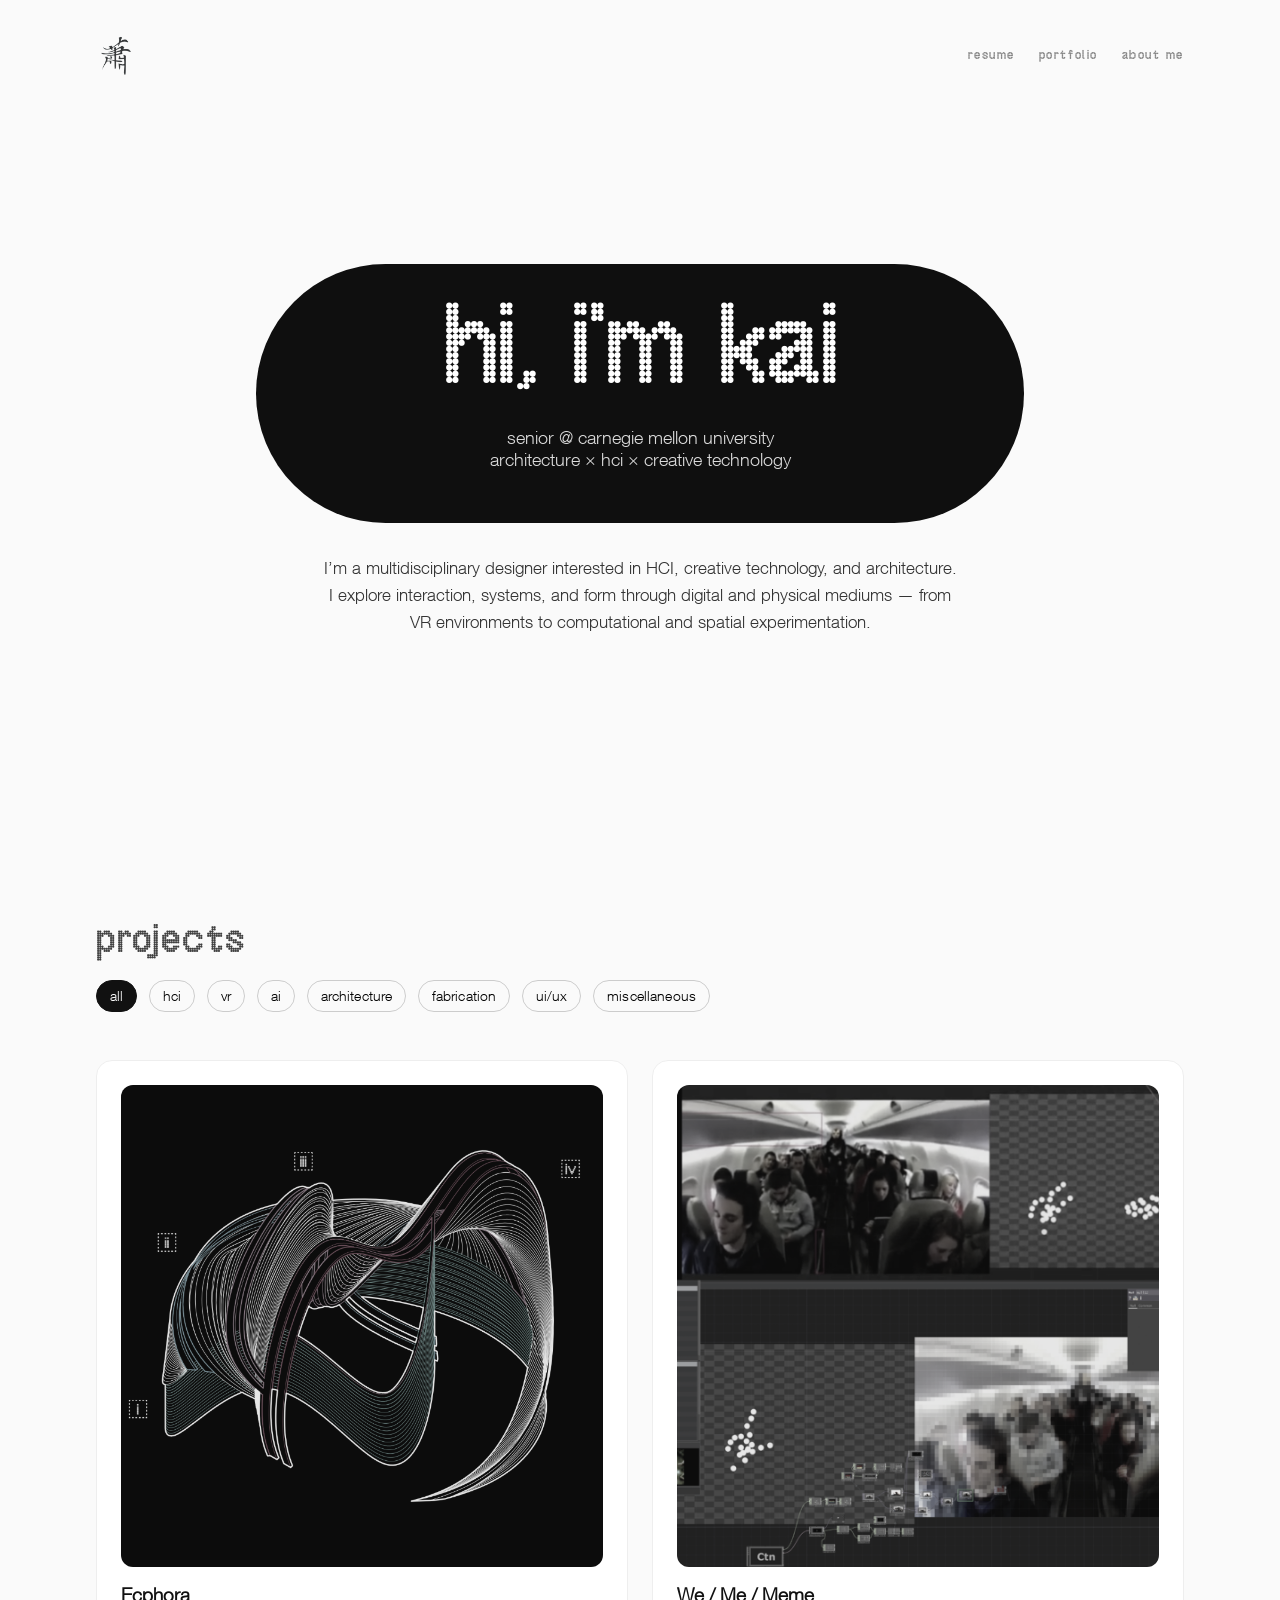
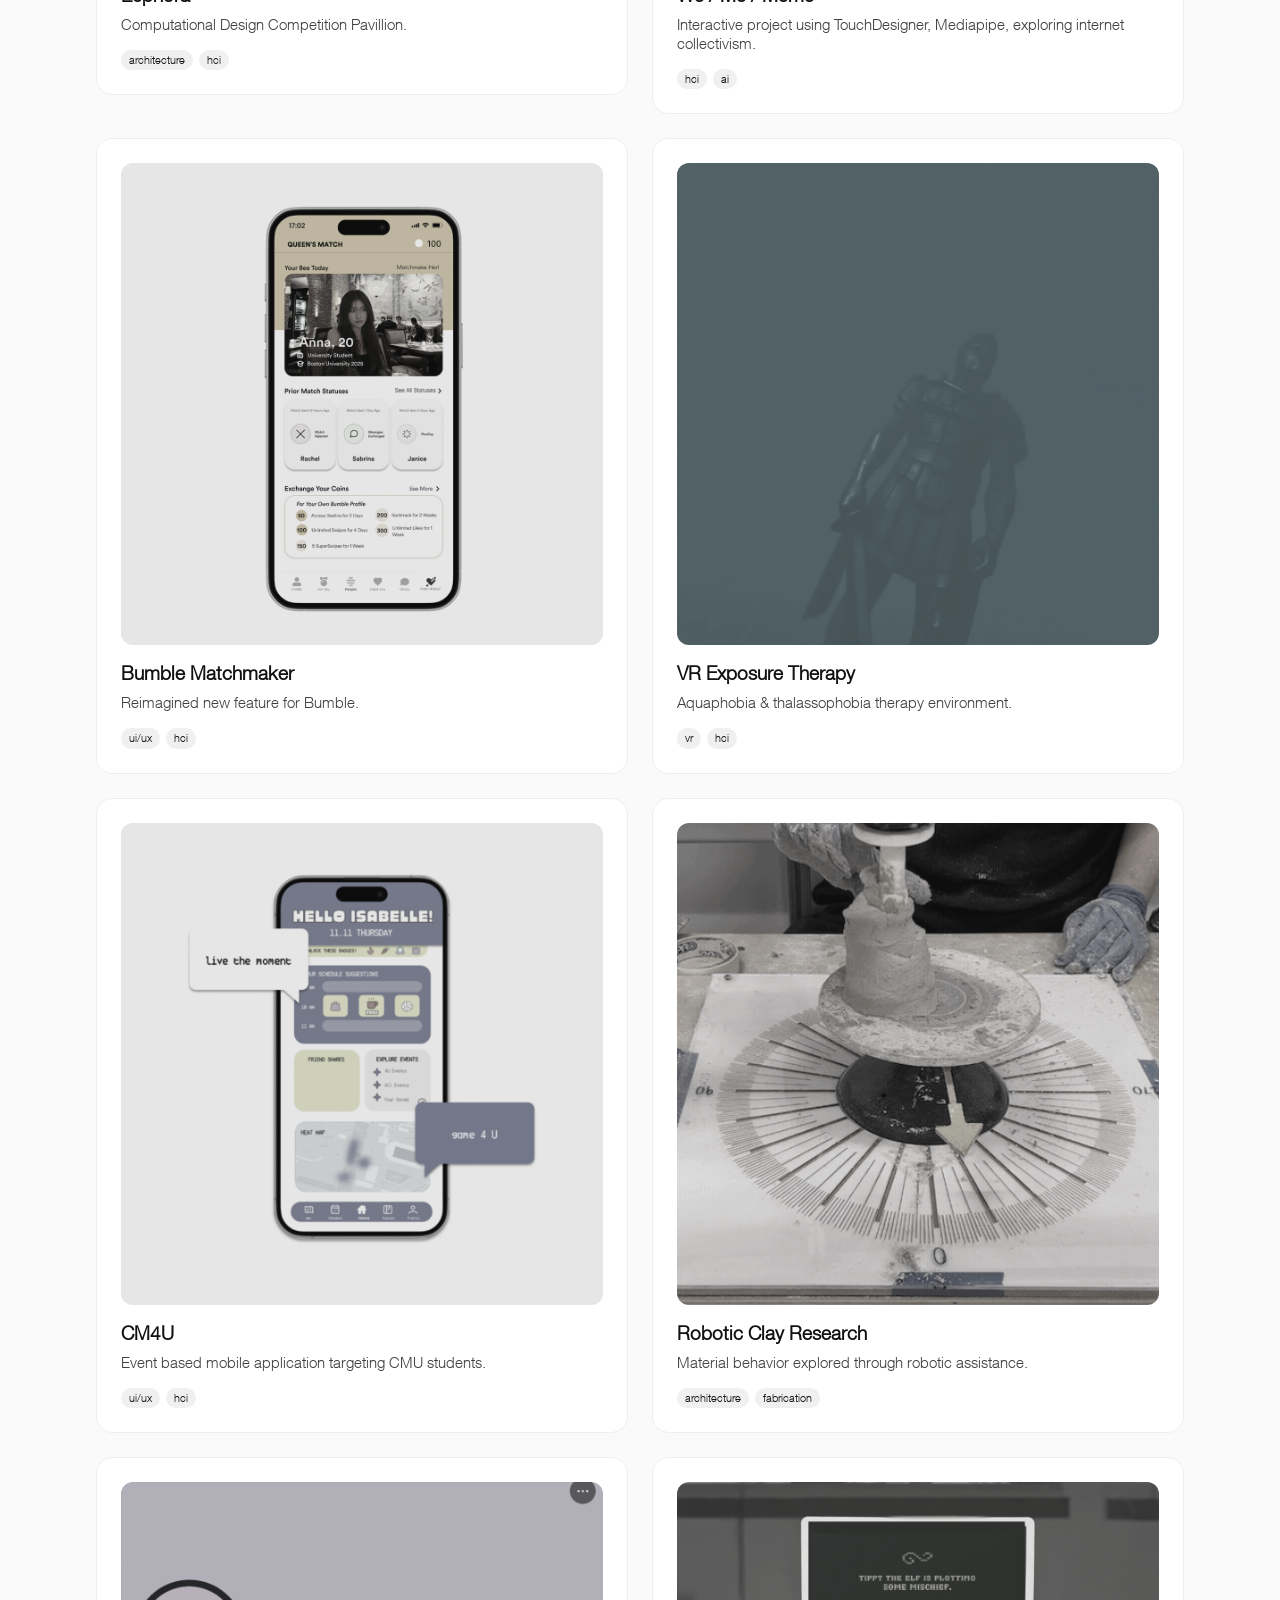
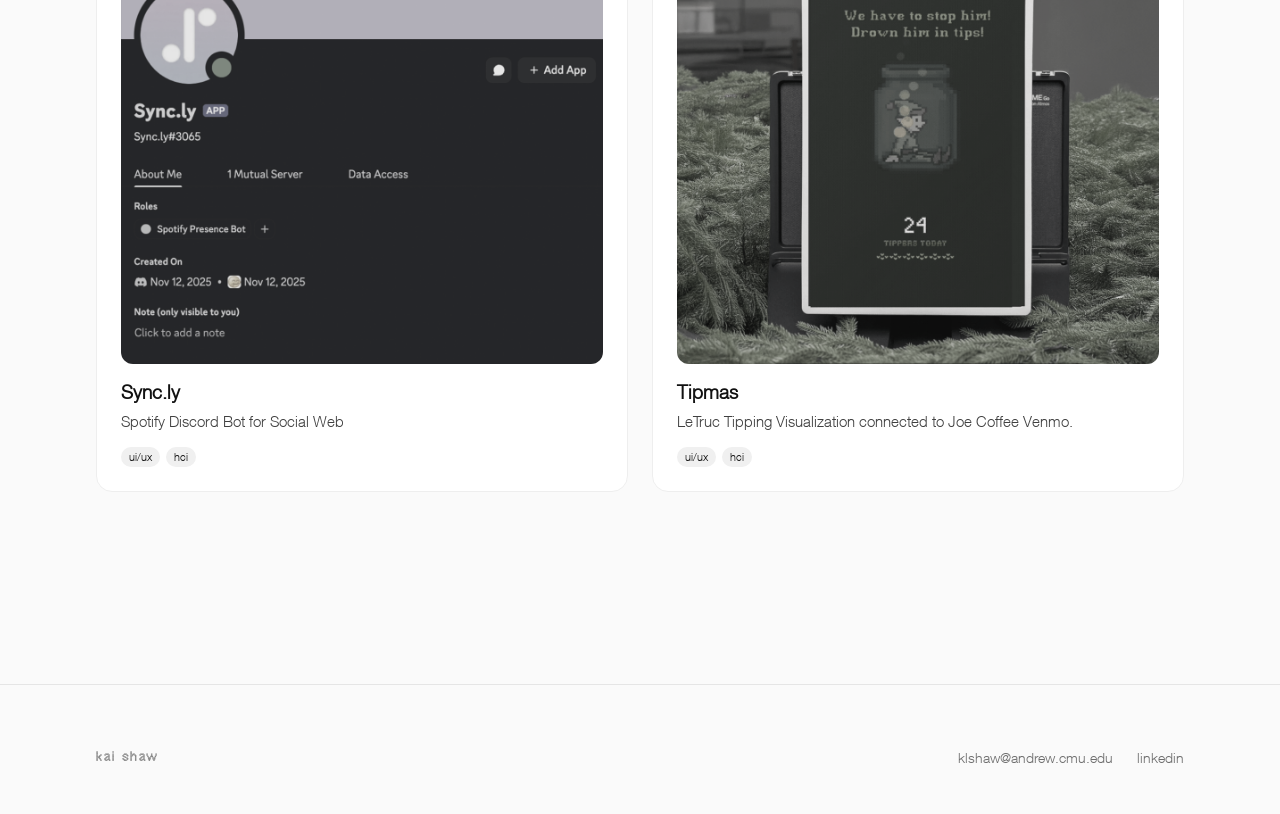
==== index.html @ cb6c0bcf "changed spacing and animations" ====
<!-- used chatgpt to generate format and card sorting functionalities in script, along with css, edited to format with images and different fonts as well as content! -->
<!DOCTYPE html>
<html lang="en">
<head>
  <meta charset="UTF-8" />
  <meta name="viewport" content="width=device-width, initial-scale=1.0" />
  <title>Kai Shaw — Portfolio</title>
  <link rel="stylesheet" href="styles.css" />
 <link rel="icon" type="image/png" href="images/favicon.png">

</head>
<body>

  <nav class="top-nav">
    <div class="nav-left">
      <a href="index.html">
      <img src="images/logo.png" alt="Kai Shaw logo" class="nav-logo">
      </a>

    </div>

    <div class="nav-right">
      <a href="https://drive.google.com/file/d/1DO_gLftRfmkMQYUR49CrdU0KrRCdGwJn/view?usp=sharing" target="_blank">resume</a>
      <a href="https://drive.google.com/file/d/1A0pXKZa7BcgR3VO7WdkrsALMocVr-Z8c/view?usp=sharing" target="_blank">portfolio</a>
      <a href="about me.html" >about me</a>
    </div>
  </nav>

  <!-- HERO -->
  <section class="hero">
    <div class="hero-inner">

      <!-- PILL -->
      <div class="hero-box reveal">
        <h1>hi, i'm kai</h1>
        <p>senior @ carnegie mellon university <br>architecture × hci × creative technology</p>
      </div>

      <!-- ABOUT -->
      <div class="hero-about reveal">
        <p>
          I’m a multidisciplinary designer interested in HCI,
          creative technology, and architecture. I explore interaction, systems, and form
          through digital and physical mediums — from VR environments to
          computational and spatial experimentation.
        </p>
      </div>

    </div>
  </section>

  <!-- PROJECTS HEADER -->
  <section class="projects-header reveal" id="projects">
    <h2>projects</h2>
  </section>

  <!-- FILTERS -->
  <section class="filters reveal">
    <button class="filter-btn active" data-filter="all">all</button>
    <button class="filter-btn" data-filter="hci">hci</button>
    <button class="filter-btn" data-filter="vr">vr</button>
    <button class="filter-btn" data-filter="ai">ai</button>
    <button class="filter-btn" data-filter="architecture">architecture</button>
    <button class="filter-btn" data-filter="fabrication">fabrication</button>
    <button class="filter-btn" data-filter="ui/ux">ui/ux</button>
    <button class="filter-btn" data-filter="miscellaneous">miscellaneous</button>

  </section>

  <!-- PROJECTS -->
   <!-- there are links on the cards for for Ecphora, Bummble matchmaker, clay robotics, cm4u, and syncly. the other ones i plan on creating actual webpages later down the line, outside of this assignment-->
  <section class="projects reveal">

     <a
  class="project-link"
  href="ecphora.html"
  
    >
    <div class="project-card" data-tags="architecture hci">
      <div class="cover">
        <img src="images/ecphoracover.png" alt="Ecphora cover">
      </div>
      <h3>Ecphora</h3>
      <p>Computational Design Competition Pavillion.</p>
      <div class="tags">
        <span>architecture</span><span>hci</span>
      </div>
    </div>
     </a>

      <a
  class="project-link"
  href="wemememe.html"
 
    >
    <div class="project-card" data-tags="hci ai">
      <div class="cover">
        <img src="images/wemecover.png" alt="We / Me / Meme cover">
      </div>
      <h3>We / Me / Meme</h3>
      <p>Interactive project using TouchDesigner, Mediapipe, exploring internet collectivism.</p>
      <div class="tags">
        <span>hci</span><span>ai</span>
      </div>
    </div>
    </a>


    <a
  class="project-link"
  href="bumble.html"
 
    >
    <div class="project-card" data-tags="ui/ux hci">
      <div class="cover">
        <img src="images/bumblecover.png" alt="Bumble Matchmaker cover">
      </div>
      <h3>Bumble Matchmaker</h3>
      <p>Reimagined new feature for Bumble.</p>
      <div class="tags">
        <span>ui/ux</span><span>hci</span>
      </div>
    </div>
</a>


    <div class="project-card" data-tags="vr hci">
      <div class="cover">
        <img src="images/therapycover.png" alt="VR Exposure Therapy cover">
      </div>
      <h3>VR Exposure Therapy</h3>
      <p>Aquaphobia & thalassophobia therapy environment.</p>
      <div class="tags">
        <span>vr</span><span>hci</span>
      </div>
    </div>

      <a
  class="project-link"
  href="bumble.html"
 
    >
    <div class="project-card" data-tags="ui/ux hci">
      <div class="cover">
        <img src="images/cm4ucover.png" alt="CM4U cover">
      </div>
      <h3>CM4U</h3>
      <p>Event based mobile application targeting CMU students.</p>
      <div class="tags">
        <span>ui/ux</span><span>hci</span>
      </div>
    </div>
    </a>

      <a
  class="project-link"
  href="robotic.html"

    >
    <div class="project-card" data-tags="architecture fabrication">
      <div class="cover">
        <img src="images/roboticcover.png" alt="Robotic Clay Research cover">
      </div>
      <h3>Robotic Clay Research</h3>
      <p>Material behavior explored through robotic assistance.</p>
      <div class="tags">
        <span>architecture</span><span>fabrication</span>
      </div>
    </div>
    </a>

    <a
    class ="project-link"
    href="syncly.html"
   
    >
    <div class="project-card" data-tags="ui/ux hci">
      <div class="cover">
        <img src="images/synclycover.png" alt="Sync.ly cover">
      </div>
      <h3>Sync.ly</h3>
      <p>Spotify Discord Bot for Social Web</p>
      <div class="tags">
        <span>ui/ux</span><span>hci</span>
      </div>
    </div>
    </a>

    <div class="project-card" data-tags="ui/ux hci">
      <div class="cover">
        <img src="images/tipmascover.png" alt="Tipmas cover">
      </div>
      <h3>Tipmas</h3>
      <p>LeTruc Tipping Visualization connected to Joe Coffee Venmo.</p>
      <div class="tags">
        <span>ui/ux</span><span>hci</span>
      </div>
    </div>

     <div class="project-card" data-tags="miscellaneous">
      <div class="cover">
        <img src="images/desolatecover.png" alt="Desolate cover">
      </div>
      <h3>Desolate Remnants</h3>
      <p>2D Pixel Platformer Game.</p>
      <div class="tags">
        <span>miscellaneous</span>
      </div>
    </div>

       <a
    class ="project-link"
    href="15113.html"
    target="_blank"
    rel="noopener noreferrer"
    >
      <div class="project-card" data-tags="miscellaneous">
      <div class="cover">
        <img src="images/15113cover.jpg" alt="15113 cover">
      </div>
      <h3>15113 Projects</h3>
      <p>Various projects from CMU 15113 class.</p>
      <div class="tags">
        <span>miscellaneous</span>
      </div>
    </div>
    </a>

  </section>

  <script src="script.js"></script>
</body>

<footer class="site-footer">
  <div class="footer-inner">
    <p class="footer-name">kai shaw</p>

    <div class="footer-links">
      <a href="mailto:klshaw@andrew.cmu.edu">klshaw@andrew.cmu.edu</a>
      <a href="https://www.linkedin.com/in/kai-shaw000" target="_blank" rel="noopener noreferrer">
        linkedin
      </a>
    </div>
  </div>
</footer>

</html>
---- styles.css ----
/*Used AI to generate CSS alongside the index.html, edited based on sizing, and timing for animations, added own fonts*/
@font-face {
  font-family: "OffBit DotBold";
  src: url("fonts/OffBit-DotBold.ttf") format("truetype");
  font-weight: 700;
  font-style: normal;
  font-display: swap;
}

@font-face {
  font-family: "Helvetica Neue LT";
  src: url("fonts/HelveticaNeue LT 45 Light Regular.ttf") format("truetype");
  font-weight: 300;
  font-style: normal;
  font-display: swap;
}

/* GLOBAL */
* {
  box-sizing: border-box;
}

body {
  margin: 0;
  background: #fafafa;
  color: #111;
  font-family: "Helvetica Neue LT", -apple-system, BlinkMacSystemFont, sans-serif;
  font-weight: 300;
}

/* NAV */
.top-nav {
  position: absolute;
  top: 2rem;
  left: 6rem;
  right: 6rem;
  display: flex;
  justify-content: space-between;
  align-items: center;
  z-index: 10;
}

.nav-logo {
  height: 48px; /* adjust as needed */
  width: auto;
  display: block;
}

.nav-right {
  display: flex;
  gap: 1.5rem;
}

.nav-right a {
  font-family: "OffBit DotBold", monospace;
  font-size: 0.8rem;
  letter-spacing: 0.12em;
  text-transform: lowercase;
  color: #111;
  text-decoration: none;
  opacity: 0.6;
  transition: opacity 150ms ease;
}

.nav-right a:hover {
  opacity: 1;
  text-decoration: underline;
}


/* HERO */
.hero {
  min-height: 100vh;
  padding: 0 6rem;
  display: flex;
  flex-direction: column;
  justify-content: center;
  align-items: center;
  text-align: center;
}



.hero-box {
  background: #0f0f0f;
  color: white;
  padding: 2.25rem 4.5rem;
  border-radius: 999px;
  min-width: clamp(320px, 60vw, 900px);
}

.hero-box h1 {
  font-family: "OffBit DotBold", monospace;
  font-size: clamp(3.5rem, 9vw, 7.5rem);

  line-height: 0.95;
  margin: 0;
  letter-spacing: -0.015em;
}

.hero-box p {
  margin-top: 1rem;
  font-size: 1.1rem;
  opacity: 0.85;
}


.hero-about {
  margin-top: 2rem;
  width: 100%;                 /* take full row */
  display: flex;               /* center the paragraph block */
  justify-content: center;
  text-align: center;          /* center inline text too */
}

.hero-about p {
  margin: 0;
  max-width: 640px;            /* readable line length */
  width: 100%;                 /* ensures it truly centers inside flex */
  text-align: center;          /* belt + suspenders */
  font-size: 1.05rem;
  line-height: 1.6;
  opacity: 0.85;
}

/* PROJECTS HEADER */
.projects-header {
  padding-left: 6rem;
  padding-right: 6rem;
  padding-top: 1.25rem;
  padding-bottom: 0.75rem;
}

.projects-header h2 {
  margin: 0;
  font-family: "OffBit DotBold", monospace;
  font-size: 2.5rem;
  letter-spacing: 0.05em;
  opacity: 0.8;
  text-align: left;
}

/* FILTERS */
.filters {
  padding-left: 6rem;
  padding-right: 6rem;
  padding-top: 0.25rem;
  padding-bottom: 1rem;
  margin: 0;
  display: flex;
  gap: 0.75rem;
  flex-wrap: wrap;
}

.filter-btn {
  border: 1px solid #ccc;
  background: transparent;
  padding: 0.4rem 0.8rem;
  border-radius: 999px;
  cursor: pointer;
  font-size: 0.85rem;
  font-family: "Helvetica Neue LT", -apple-system, BlinkMacSystemFont, sans-serif;
  font-weight: 300;
  letter-spacing: 0.01em; /* subtle, optional */
  text-decoration:none;
}

.filter-btn.active,
.filter-btn:hover {
  background: #111;
  color: #fff;
  border-color: #111;
}

/* PROJECT GRID */
.projects {
  padding: 2rem 6rem 6rem;
  display: grid;
  grid-template-columns: repeat(auto-fill, minmax(360px, 1fr));
  gap: 1.5rem;
}

/* CARD */
.project-card {
  background: #fff;
  padding: 1.5rem;
  border-radius: 16px;
  border: 1px solid #eee;
  transition: opacity 220ms ease, transform 220ms ease;
  opacity: 1;
  transform: translateY(0) scale(1);
}

.project-card h3 {
  margin: 0 0 0.5rem;
}

.project-card p {
  margin: 0;
  font-size: 0.95rem;
  opacity: 0.8;
}

/* SQUARE COVER + B&W FILTER ON DEFAULT */
.cover {
  width: 100%;
  aspect-ratio: 1 / 1;
  border-radius: 12px;
  overflow: hidden;
  margin-bottom: 1rem;
  background: #f0f0f0;
}

.cover img {
  width: 100%;
  height: 100%;
  object-fit: cover;
  display: block;
  filter: grayscale(60%) saturate(40%) contrast(90%) brightness(95%);
  transition: filter 300ms ease;
}

.project-card:hover .cover img {
  filter: grayscale(0%) saturate(100%) contrast(100%) brightness(100%);
}

.project-link {
  text-decoration: none;
  color: inherit;
  display: block;
}


/* TAG PILLS IN CARD */
.tags {
  margin-top: 1rem;
  display: flex;
  gap: 0.4rem;
  flex-wrap: wrap;
}

.tags span {
  font-size: 0.7rem;
  background: #f0f0f0;
  padding: 0.2rem 0.5rem;
  border-radius: 999px;
}

/* FILTER ANIMATION STATES (for your crossfade JS) */
.projects .hidden { 
  display: none !important; 
}

.project-card.is-hiding {
  opacity: 0;
  transform: translateY(6px) scale(0.99);
  pointer-events: none;
}

.project-card.is-showing {
  opacity: 0;
  transform: translateY(6px) scale(0.99);
}

.project-card.hidden {
  display: none;
}
/* uniform grid fade each time you filter */
.projects.is-filtering {
  opacity: 0;
  transform: translateY(8px);
  transition: opacity 220ms ease, transform 220ms ease;
}

.projects {
  transition: opacity 220ms ease, transform 220ms ease;
}


/* RESPONSIVE HERO STACK */
@media (max-width: 900px) {
  .top-nav {
    left: 1.5rem;
    right: 1.5rem;
  }

  .hero {
    padding: 0 1.5rem;
  }

  .hero-inner {
    grid-template-columns: 1fr;
    gap: 2rem;
    justify-items: center;
    text-align: center;
  }

  .hero-box {
    min-width: unset;
    padding: 2rem 2.25rem;
  }

  .hero-about {
    max-width: 650px;
  }

  .about-header,
  .about-content,
  .projects-header,
  .filters,
  .projects {
    padding-left: 1.5rem;
    padding-right: 1.5rem;
  }
}

/* --- Page reveal animations --- */
.reveal {
  opacity: 0;
  transform: translateY(12px);
}

.reveal.is-visible {
  animation: fadeUp 700ms ease forwards;
}

@keyframes fadeUp {
  to {
    opacity: 1;
    transform: translateY(0);
  }
}

/* Optional: slightly snappier for the pill */
.hero-box.reveal.is-visible {
  animation-duration: 800ms;
}

/* Optional: stagger cards when projects grid appears */
.projects.reveal.is-visible .project-card {
  opacity: 0;
  transform: translateY(10px);
  animation: fadeUp 600ms ease forwards;
}

/* stagger children cards */
.projects.reveal.is-visible .project-card:nth-child(1) { animation-delay: 80ms; }
.projects.reveal.is-visible .project-card:nth-child(2) { animation-delay: 140ms; }
.projects.reveal.is-visible .project-card:nth-child(3) { animation-delay: 200ms; }
.projects.reveal.is-visible .project-card:nth-child(4) { animation-delay: 260ms; }
.projects.reveal.is-visible .project-card:nth-child(5) { animation-delay: 320ms; }
.projects.reveal.is-visible .project-card:nth-child(6) { animation-delay: 380ms; }
.projects.reveal.is-visible .project-card:nth-child(7) { animation-delay: 440ms; }
.projects.reveal.is-visible .project-card:nth-child(8) { animation-delay: 500ms; }

/* Respect reduced motion */
@media (prefers-reduced-motion: reduce) {
  .reveal,
  .reveal.is-visible,
  .projects.reveal.is-visible .project-card {
    opacity: 1 !important;
    transform: none !important;
    animation: none !important;
  }
}

/* FOOTER */
.site-footer {
  padding: 4rem 6rem 3rem;
  border-top: 1px solid #e5e5e5;
  margin-top: 6rem;
}

.footer-inner {
  display: flex;
  justify-content: space-between;
  align-items: center;
  flex-wrap: wrap;
  gap: 1rem;
}

.footer-name {
  font-family: "OffBit DotBold", monospace;
  font-size: 0.85rem;
  letter-spacing: 0.12em;
  text-transform: lowercase;
  opacity: 0.6;
  margin: 0;
}

.footer-links {
  display: flex;
  gap: 1.5rem;
}

.footer-links a {
  font-size: 0.85rem;
  text-decoration: none;
  color: #111;
  opacity: 0.6;
  transition: opacity 150ms ease;
}

.footer-links a:hover {
  opacity: 1;
}


/* ABOUT PAGE */
.about-page {
  padding: 10rem 6rem 6rem;
}

.about-hero {
  display: grid;
  grid-template-columns: 420px 1fr;
  gap: 4rem;
  align-items: start;
  max-width: 1100px;
}

.about-photo img {
  width: 100%;
  border-radius: 16px;
  display: block;
}

.about-text h1 {
  font-family: "OffBit DotBold", monospace;
  font-size: 2.5rem;
  letter-spacing: 0.06em;
  margin: 0 0 1.5rem;
}

.about-text p {
  font-size: 1.05rem;
  line-height: 1.6;
  opacity: 0.85;
  margin-bottom: 1.25rem;
  max-width: 65ch;
}

.about-links {
  margin-top: 1.5rem;
  display: flex;
  gap: 1.25rem;
}

.about-links a {
  font-family: "OffBit DotBold", monospace;
  font-size: 0.8rem;
  letter-spacing: 0.12em;
  text-transform: lowercase;
  text-decoration: none;
  color: #111;
  opacity: 0.6;
  transition: opacity 150ms ease;
}

.about-links a:hover {
  opacity: 1;
}

/* MOBILE */
@media (max-width: 900px) {
  .about-page {
    padding: 8rem 1.5rem 4rem;
  }

  .about-hero {
    grid-template-columns: 1fr;
    gap: 2rem;
  }

  .about-photo {
    max-width: 280px;
  }
}


/* Add this to styles.css (project page embed layout) */
.project-page {
  padding: 10rem 6rem 6rem; /* space for nav */
  max-width: 1200px;
  margin: 0 auto;
  justify-content: center;
}

.project-page-top {
  margin-bottom: 2rem;
}

.back-btn {
  border: 1px solid #ddd;
  background: white;
  border-radius: 999px;
  padding: 0.5rem 0.9rem;
  cursor: pointer;
  font-size: 0.9rem;
  opacity: 0.8;
}

.back-btn:hover {
  opacity: 1;
}

.project-title {
  font-family: "OffBit DotBold", monospace;
  font-size: clamp(2.2rem, 5vw, 4rem);
  margin: 1.5rem 0 0;
}

.project-subtitle {
  margin-top: 0.75rem;
  opacity: 0.75;
  max-width: 100%;
}

.figma-embed iframe {
  border-radius: 16px;
  overflow: hidden;
  justify-content: center;
}

/* Mobile */
@media (max-width: 900px) {
  .project-page {
    padding: 8rem 1.5rem 4rem;
  }

  .figma-embed iframe {
    height: 560px;
  }
}
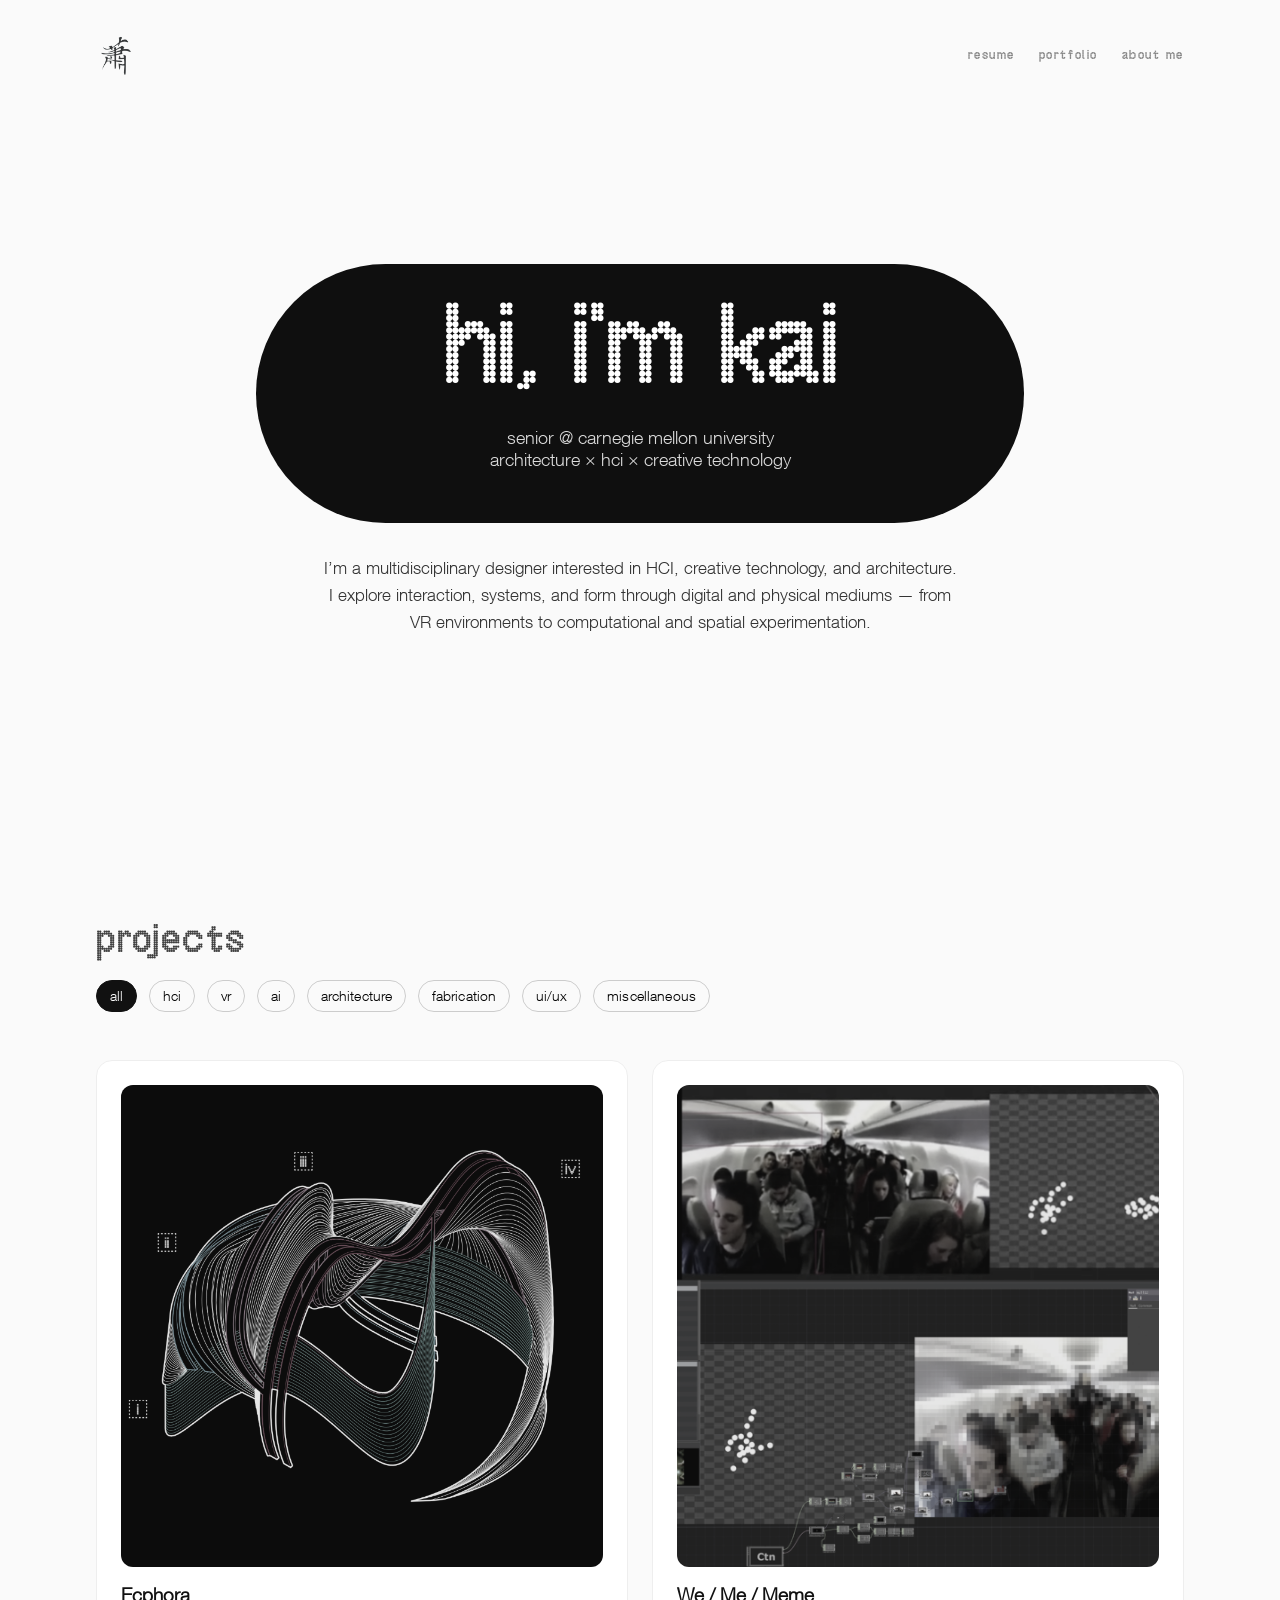
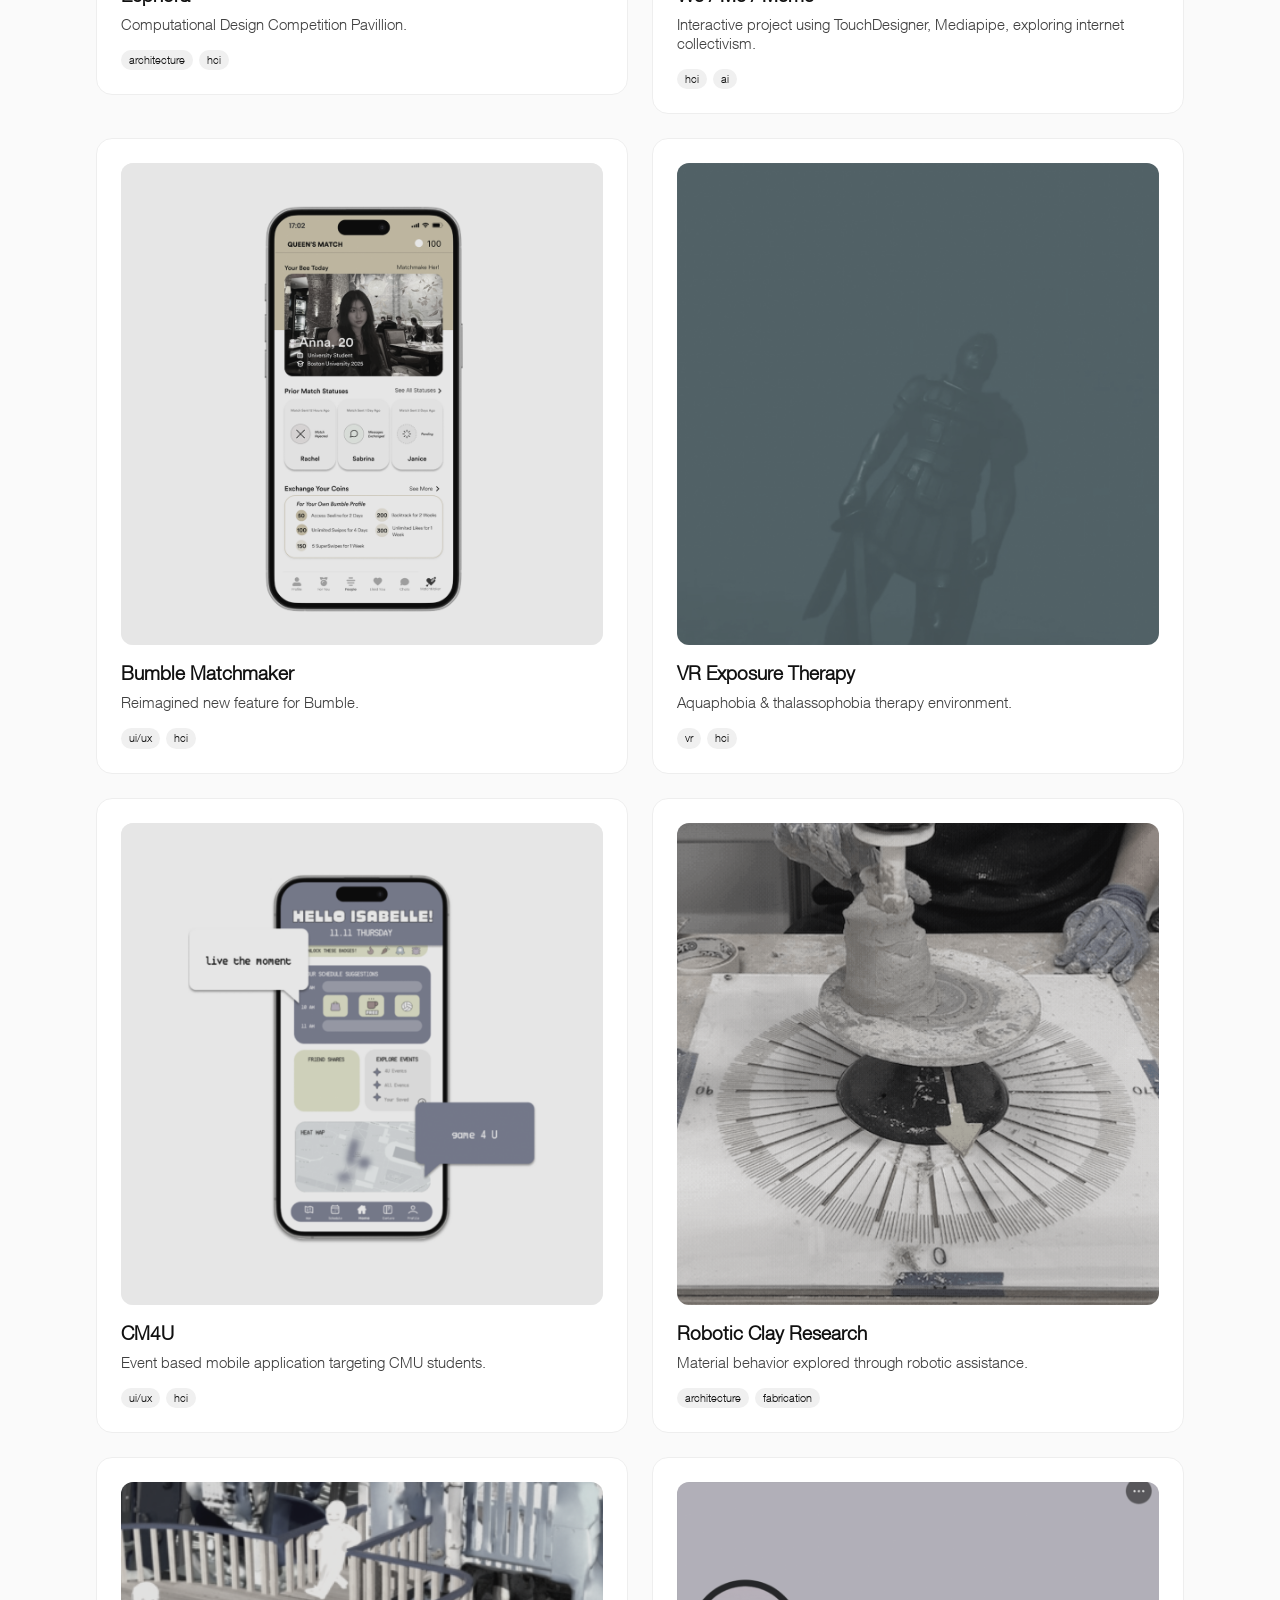
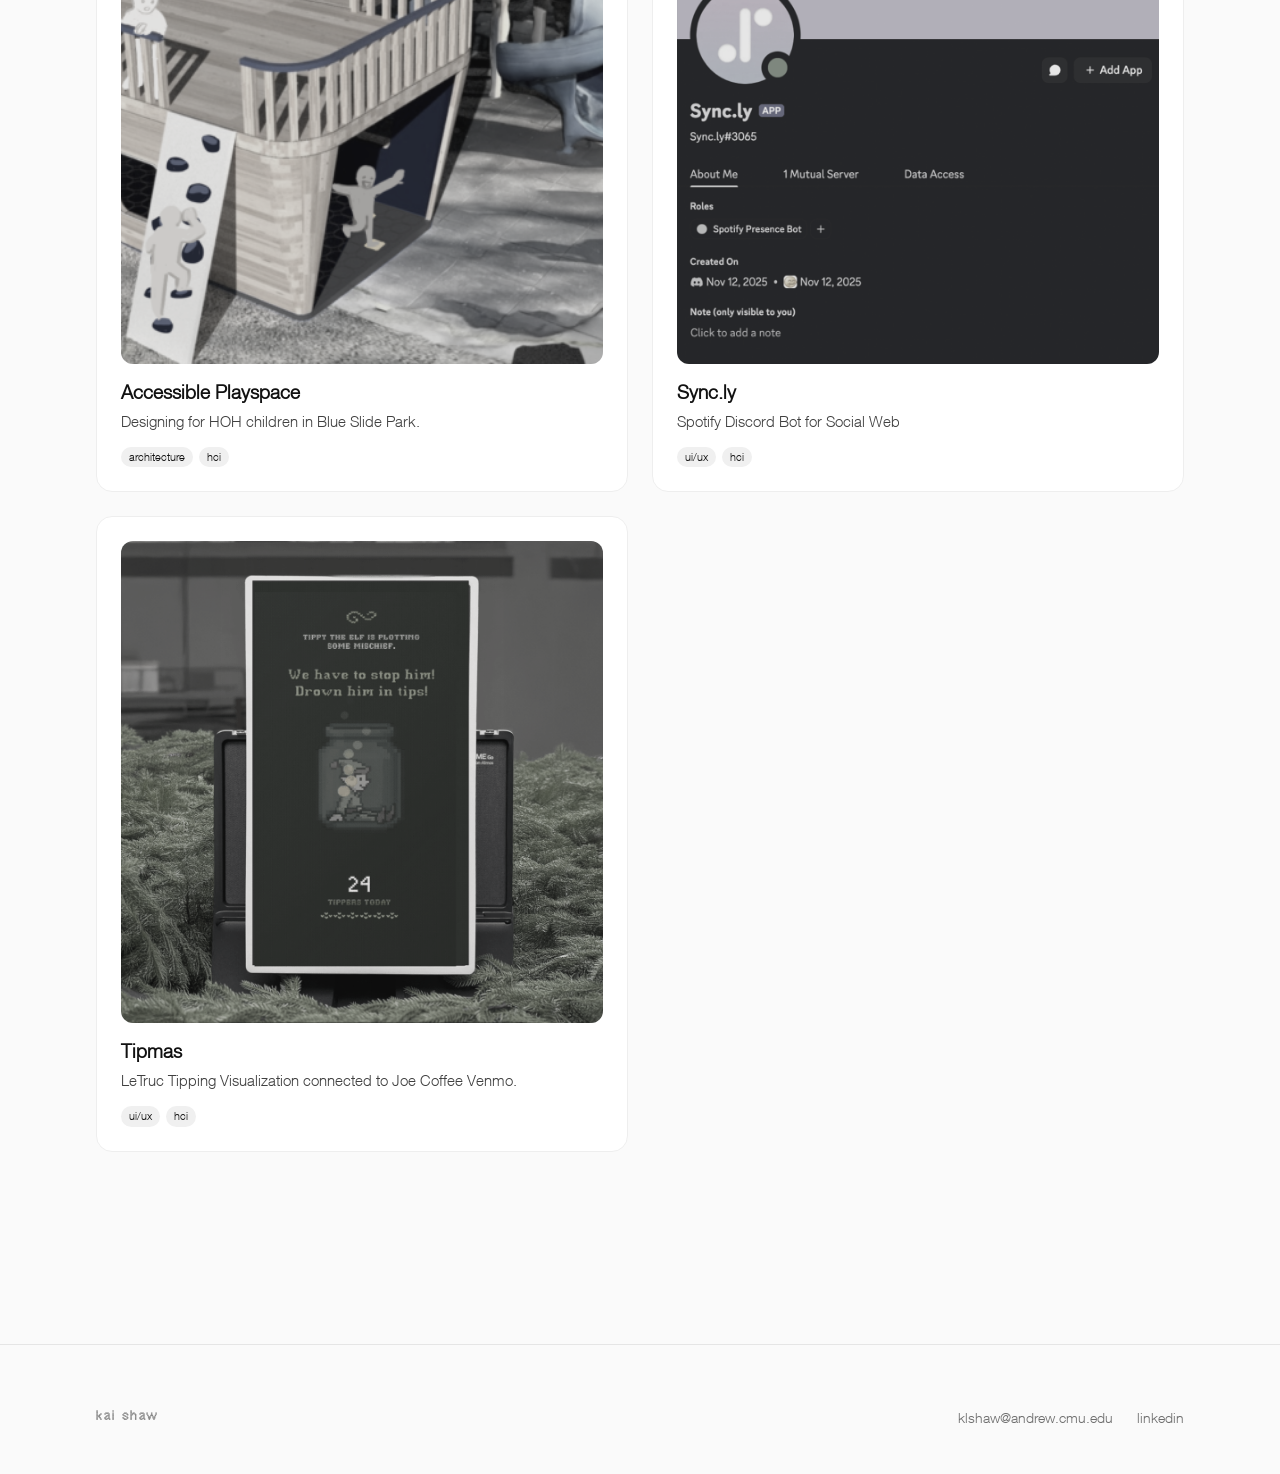
==== commit d8960162: "added page for accessible playspace project" ====
--- a/index.html
+++ b/index.html
@@ -137,7 +137,7 @@
 
       <a
   class="project-link"
-  href="bumble.html"
+  href="cm4u.html"
  
     >
     <div class="project-card" data-tags="ui/ux hci">
@@ -168,6 +168,24 @@
       </div>
     </div>
     </a>
+
+        <a
+  class="project-link"
+  href="playspace.html"
+
+    >
+    <div class="project-card" data-tags="architecture hci">
+      <div class="cover">
+        <img src="images/playspace.png" alt="Accessible Playspace cover">
+      </div>
+      <h3>Accessible Playspace</h3>
+      <p>Designing for HOH children in Blue Slide Park.</p>
+      <div class="tags">
+        <span>architecture</span><span>hci</span>
+      </div>
+    </div>
+    </a>
+
 
     <a
     class ="project-link"
@@ -186,6 +204,13 @@
     </div>
     </a>
 
+
+    <a
+    class ="project-link"
+    href="tipmas.html"
+   
+    >
+
     <div class="project-card" data-tags="ui/ux hci">
       <div class="cover">
         <img src="images/tipmascover.png" alt="Tipmas cover">
@@ -196,6 +221,7 @@
         <span>ui/ux</span><span>hci</span>
       </div>
     </div>
+    </a>
 
      <div class="project-card" data-tags="miscellaneous">
       <div class="cover">
--- a/styles.css
+++ b/styles.css
@@ -410,6 +410,7 @@
 /* ABOUT PAGE */
 .about-page {
   padding: 10rem 6rem 6rem;
+  justify-content: center;
 }
 
 .about-hero {
@@ -533,3 +534,325 @@
     height: 560px;
   }
 }
+
+
+/* CATROLL */
+
+/* -------------------------
+   Cat Roller (API Project)
+-------------------------- */
+
+.project-divider{
+  height: 1px;
+  width: 100%;
+  background: rgba(0,0,0,0.12);
+  margin: 26px 0;
+}
+
+.cat-card{
+  margin-top: 16px;
+  border: 1px solid rgba(0,0,0,0.12);
+  border-radius: 18px;
+  overflow: hidden;
+  background: rgba(255,255,255,0.65);
+  backdrop-filter: blur(6px);
+}
+
+.cat-card-header{
+  padding: 18px 18px 10px;
+}
+
+.cat-card-header h3{
+  margin: 0;
+  font-size: 20px;
+  letter-spacing: -0.01em;
+}
+
+.cat-sub{
+  margin: 6px 0 0;
+  opacity: 0.75;
+}
+
+.cat-viewer{
+  padding: 14px 18px 18px;
+  display: grid;
+  gap: 12px;
+}
+
+.cat-image-frame{
+  position: relative;
+  width: 100%;
+  border-radius: 14px;
+  overflow: hidden;
+  border: 1px solid rgba(0,0,0,0.12);
+  background: rgba(0,0,0,0.04);
+
+  /* NEW */
+  display: flex;
+  justify-content: center;
+}
+
+.cat-image-frame img{
+  width: 100%;
+  height: auto;              /* key change */
+  max-height: 520px;         /* prevents giant images */
+  object-fit: contain;       /* preserves original aspect ratio */
+  display: block;
+
+  opacity: 0;
+  transform: scale(1.01);
+  transition: opacity 240ms ease, transform 240ms ease;
+}
+
+.cat-image-frame img.is-visible{
+  opacity: 1;
+  transform: scale(1);
+}
+
+.cat-overlay{
+  position: absolute;
+  inset: 0;
+  display: grid;
+  place-items: center;
+  gap: 10px;
+  background: rgba(255,255,255,0.65);
+  backdrop-filter: blur(4px);
+  opacity: 0;
+  pointer-events: none;
+  transition: opacity 160ms ease;
+  font-weight: 700;
+}
+
+.cat-overlay.is-visible{
+  opacity: 1;
+}
+
+.cat-spinner{
+  width: 32px;
+  height: 32px;
+  border-radius: 999px;
+  border: 3px solid rgba(0,0,0,0.18);
+  border-top-color: rgba(0,0,0,0.65);
+  animation: catspin 0.9s linear infinite;
+}
+
+@keyframes catspin{
+  to{ transform: rotate(360deg); }
+}
+
+.cat-actions{
+  display: flex;
+  flex-wrap: wrap;
+  gap: 10px;
+  align-items: center;
+}
+
+.cat-roll-btn{
+  flex: 1;
+  min-width: 240px;
+  padding: 14px 16px;
+  border: none;
+  border-radius: 14px;
+  font-weight: 800;
+  font-size: 16px;
+  cursor: pointer;
+  background: #111;
+  color: #fff;
+  transition: transform 120ms ease, opacity 120ms ease;
+}
+
+.cat-roll-btn:hover{
+  transform: translateY(-1px);
+}
+
+.cat-roll-btn:disabled{
+  opacity: 0.55;
+  cursor: not-allowed;
+}
+
+.cat-ghost-btn{
+  padding: 14px 16px;
+  border-radius: 14px;
+  border: 1px solid rgba(0,0,0,0.18);
+  background: transparent;
+  cursor: pointer;
+  font-weight: 700;
+}
+
+.cat-history h4{
+  margin: 8px 0 10px;
+  font-size: 12px;
+  letter-spacing: 0.08em;
+  text-transform: uppercase;
+  opacity: 0.7;
+}
+
+.cat-history-strip{
+  display: grid;
+  grid-template-columns: repeat(3, 1fr);
+  gap: 10px;
+}
+
+.cat-thumb{
+  position: relative;
+  border: 1px solid rgba(0,0,0,0.12);
+  border-radius: 14px;
+  overflow: hidden;
+  background: rgba(0,0,0,0.04);
+  aspect-ratio: 16 / 10;
+  cursor: pointer;
+}
+
+.cat-thumb.cat-thumb-empty{
+  cursor: default;
+}
+
+.cat-thumb img{
+  width: 100%;
+  height: 100%;
+  object-fit: cover;
+  display: block;
+}
+
+.cat-badge{
+  position: absolute;
+  left: 10px;
+  top: 10px;
+  font-size: 12px;
+  font-weight: 800;
+  padding: 6px 10px;
+  border-radius: 999px;
+  background: rgba(255,255,255,0.8);
+  border: 1px solid rgba(0,0,0,0.12);
+}
+
+.cat-note{
+  margin-top: 10px;
+  font-size: 14px;
+  opacity: 0.75;
+}
+
+/* Breed filter controls */
+.cat-controls{
+  display: grid;
+  gap: 6px;
+  margin-top: 6px;
+}
+
+.cat-label{
+  font-size: 12px;
+  letter-spacing: 0.08em;
+  text-transform: uppercase;
+  opacity: 0.7;
+  font-weight: 800;
+}
+
+.cat-select{
+  width: 100%;
+  padding: 12px 14px;
+  border-radius: 14px;
+  border: 1px solid rgba(0,0,0,0.12);
+  background: rgba(255,255,255,0.85);
+  font-weight: 650;
+  outline: none;
+}
+
+.cat-select:disabled{
+  opacity: 0.7;
+}
+
+/* -------------------------
+   Cat Stat Card
+-------------------------- */
+.cat-stats{
+  border: 1px solid rgba(0,0,0,0.12);
+  border-radius: 14px;
+  padding: 12px 14px;
+  background: rgba(255,255,255,0.75);
+}
+
+.cat-stats-row{
+  display: grid;
+  grid-template-columns: 1fr 1fr 0.65fr;
+  gap: 10px;
+  margin-bottom: 10px;
+}
+
+.cat-stat{
+  display: grid;
+  gap: 4px;
+}
+
+.cat-stat-label{
+  font-size: 11px;
+  letter-spacing: 0.08em;
+  text-transform: uppercase;
+  opacity: 0.65;
+  font-weight: 800;
+}
+
+.cat-stat-value{
+  font-weight: 800;
+  font-size: 14px;
+  line-height: 1.25;
+}
+
+.cat-stat-temper{
+  font-weight: 650;
+  opacity: 0.9;
+}
+
+/* -------------------------
+   Confetti + Zone Message
+-------------------------- */
+.cat-card{
+  position: relative; /* needed for confetti overlay positioning */
+}
+
+.cat-confetti-layer{
+  position: absolute;
+  inset: 0;
+  pointer-events: none;
+  overflow: hidden;
+  opacity: 0;
+  transition: opacity 180ms ease;
+}
+
+.cat-confetti-layer.is-on{
+  opacity: 1;
+}
+
+.cat-zone-msg{
+  position: absolute;
+  left: 50%;
+  top: 18px;
+  transform: translateX(-50%);
+  padding: 10px 14px;
+  border-radius: 999px;
+  background: rgba(17,17,17,0.92);
+  color: white;
+  font-weight: 900;
+  font-size: 14px;
+  letter-spacing: 0.01em;
+  box-shadow: 0 14px 30px rgba(0,0,0,0.22);
+}
+
+/* Confetti bits */
+.cat-confetti{
+  position: absolute;
+  width: 10px;
+  height: 14px;
+  border-radius: 3px;
+  opacity: 0.95;
+  animation: catConfettiFall 950ms linear forwards;
+}
+
+@keyframes catConfettiFall{
+  from{
+    transform: translateY(-20px) rotate(0deg);
+  }
+  to{
+    transform: translateY(720px) rotate(540deg);
+    opacity: 0;
+  }
+}
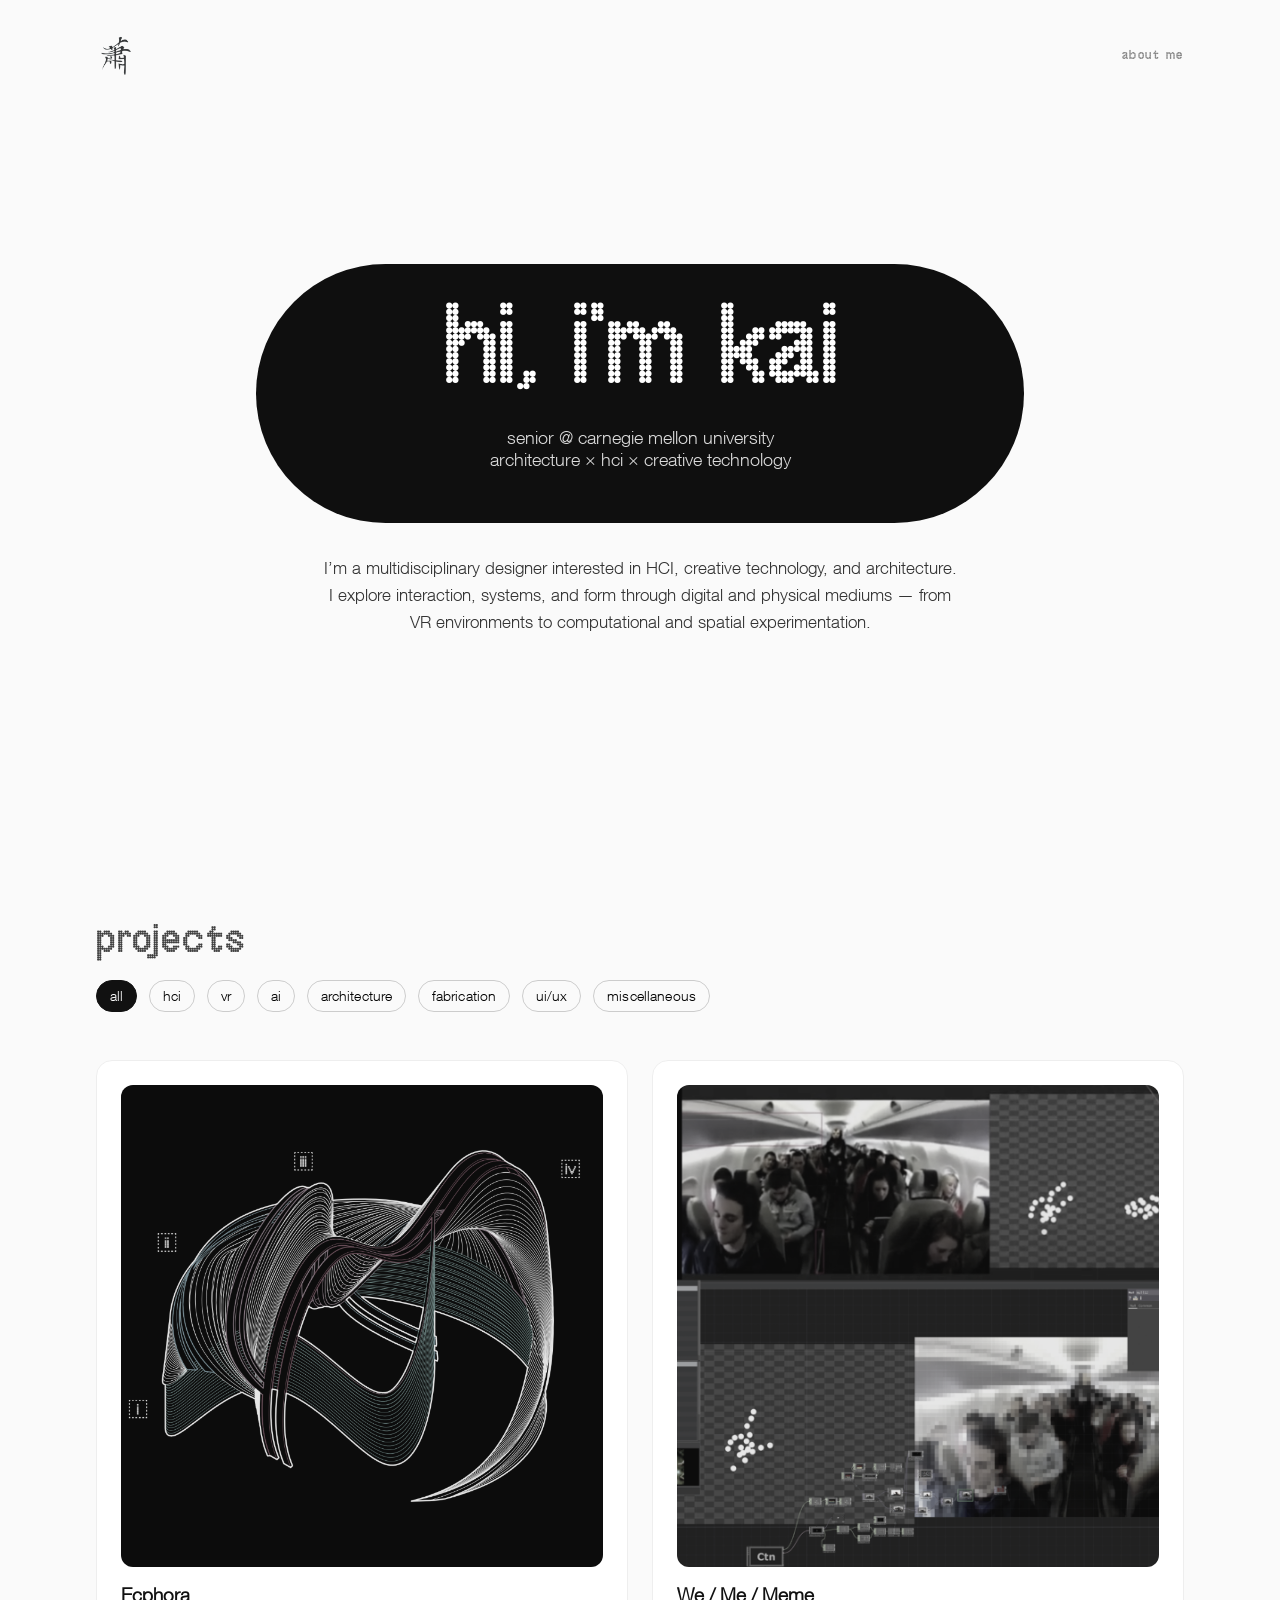
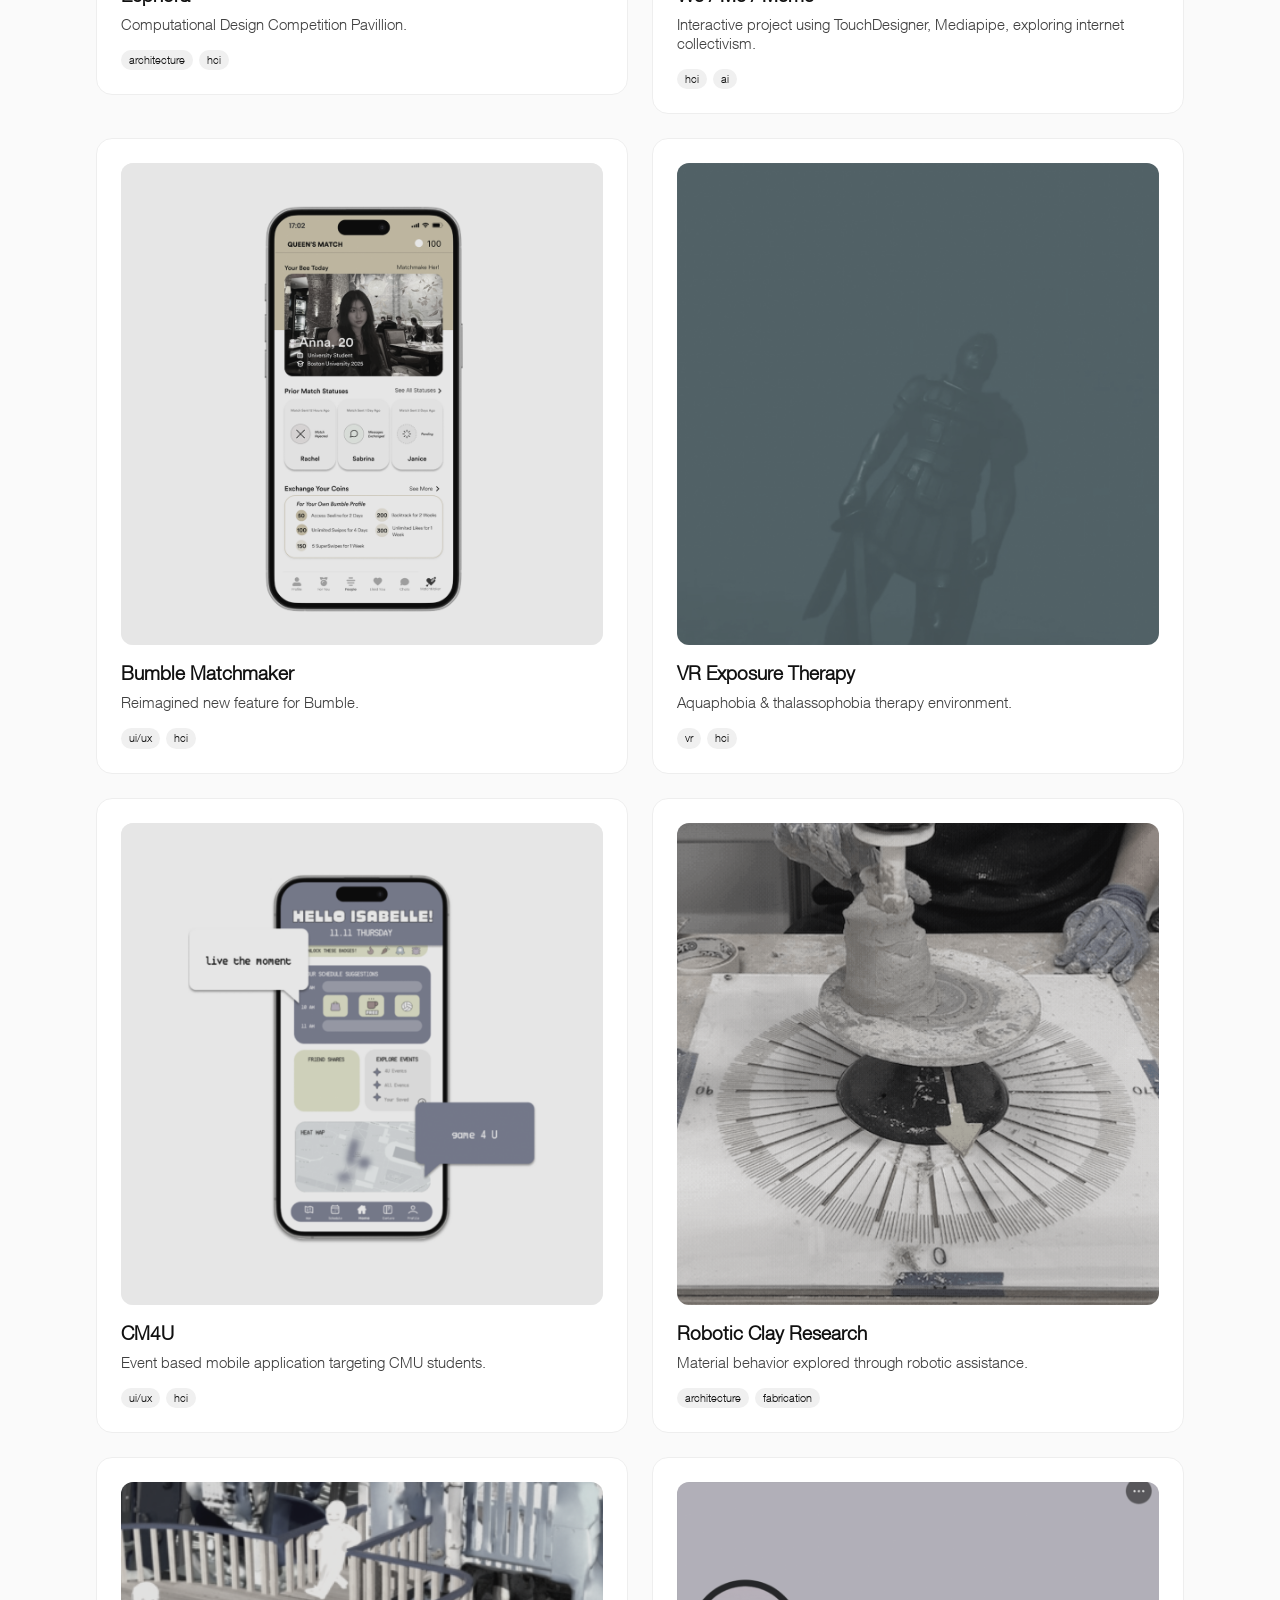
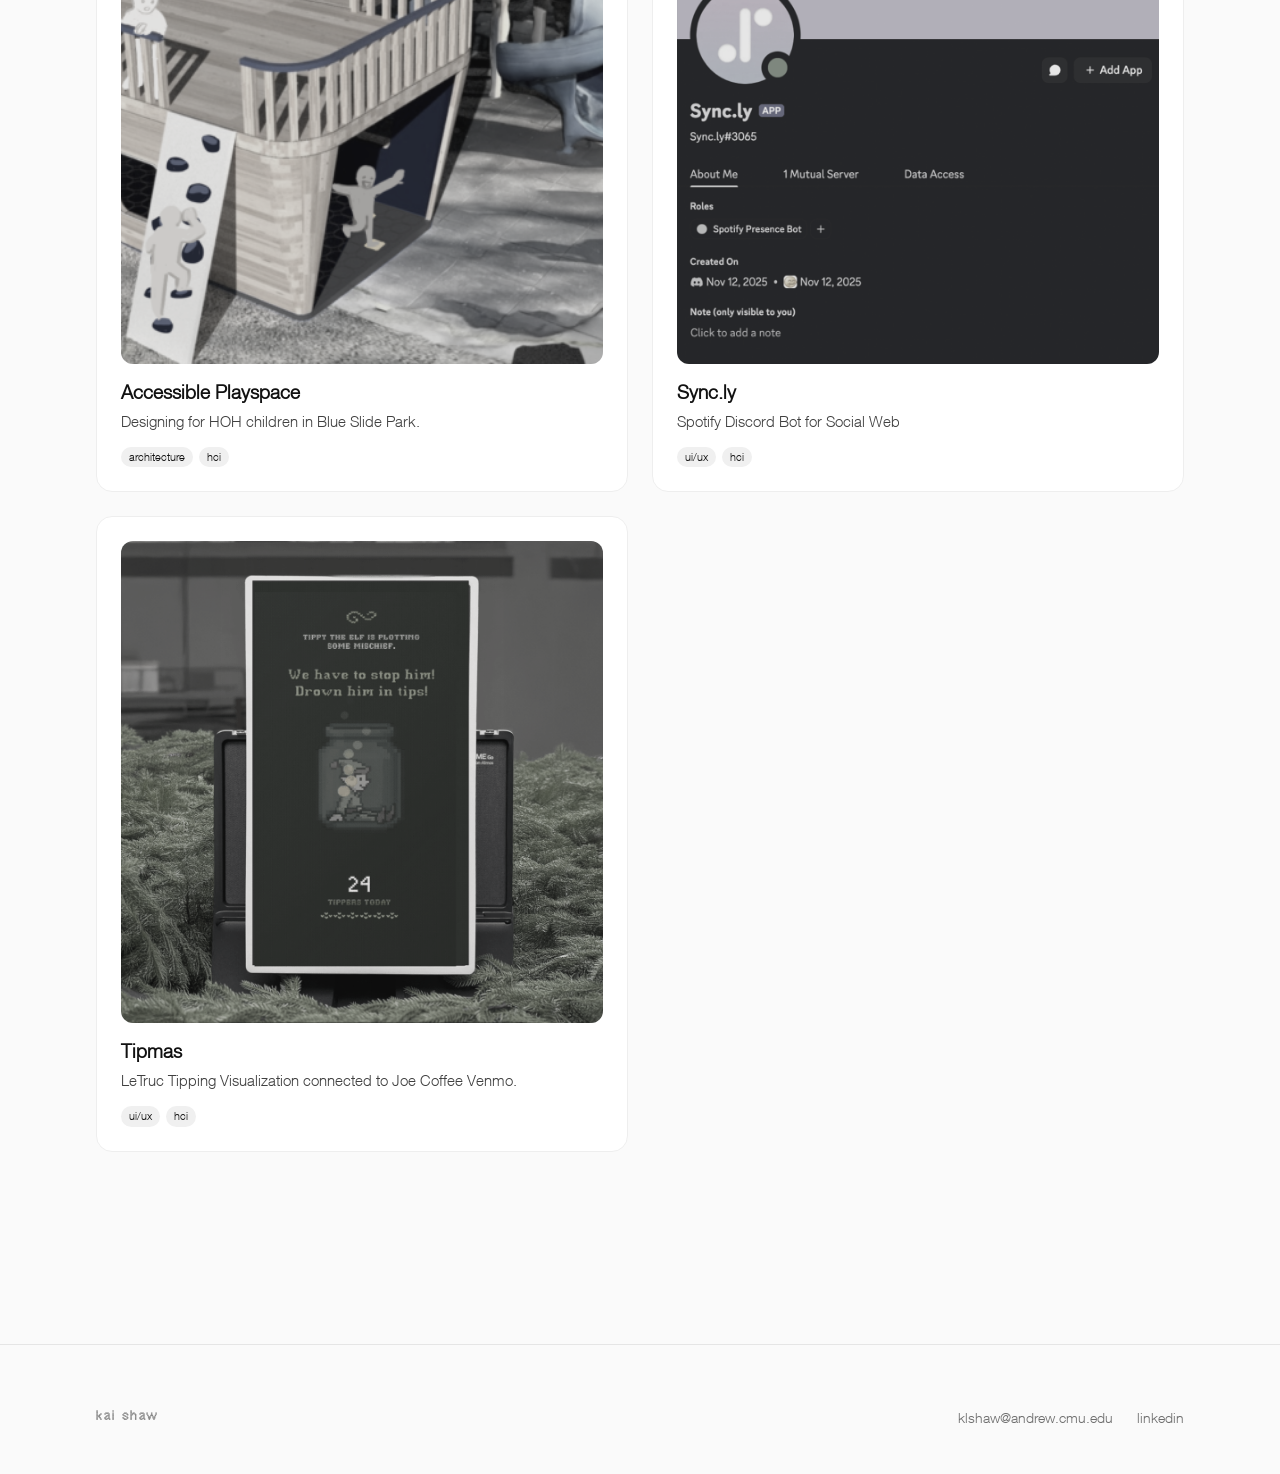
==== commit 71ae7875: "updates" ====
--- a/index.html
+++ b/index.html
@@ -20,8 +20,10 @@
     </div>
 
     <div class="nav-right">
-      <a href="https://drive.google.com/file/d/1DO_gLftRfmkMQYUR49CrdU0KrRCdGwJn/view?usp=sharing" target="_blank">resume</a>
+      <!--<a href="https://drive.google.com/file/d/1DO_gLftRfmkMQYUR49CrdU0KrRCdGwJn/view?usp=sharing" target="_blank">resume</a>
       <a href="https://drive.google.com/file/d/1A0pXKZa7BcgR3VO7WdkrsALMocVr-Z8c/view?usp=sharing" target="_blank">portfolio</a>
+
+      -->
       <a href="about me.html" >about me</a>
     </div>
   </nav>
@@ -223,6 +225,8 @@
     </div>
     </a>
 
+<a class="project-link" href="desolate.html"
+    >
      <div class="project-card" data-tags="miscellaneous">
       <div class="cover">
         <img src="images/desolatecover.png" alt="Desolate cover">
@@ -233,6 +237,7 @@
         <span>miscellaneous</span>
       </div>
     </div>
+</a>
 
        <a
     class ="project-link"
@@ -240,17 +245,36 @@
     target="_blank"
     rel="noopener noreferrer"
     >
-      <div class="project-card" data-tags="miscellaneous">
+      <div class="project-card" data-tags="miscellaneous ai">
       <div class="cover">
         <img src="images/15113cover.jpg" alt="15113 cover">
       </div>
       <h3>15113 Projects</h3>
       <p>Various projects from CMU 15113 class.</p>
       <div class="tags">
-        <span>miscellaneous</span>
-      </div>
-    </div>
-    </a>
+        <span>miscellaneous</span><span>ai</span>
+      </div>
+    </div>
+    </a>
+
+    <a
+    class="project-link"
+    href="asciisand.html"
+   
+      >
+      <div class="project-card" data-tags="ai miscellaneous">
+        <div class="cover">
+          <img src="images/sand.png" alt="sand game cover">
+        </div>
+        <h3>Ascii Sand</h3>
+        <p>Mini Game using Media Pipe</p>
+        <div class="tags">
+          <span>miscellaneous</span><span>ai</span>
+        </div>
+      </div>
+      </a>
+  
+        
 
   </section>
 
--- a/styles.css
+++ b/styles.css
@@ -855,4 +855,125 @@
     transform: translateY(720px) rotate(540deg);
     opacity: 0;
   }
+}
+
+/* ===============================
+   Fortune Cookie Card (Base)
+   =============================== */
+
+.fortune-card {
+  border: 1px solid #ddd;
+  border-radius: 16px;
+  padding: 20px;
+  margin-top: 16px;
+  background: #fefefe;
+}
+
+.fortune-card-header h3 {
+  margin: 0 0 4px;
+}
+
+.fortune-sub {
+  opacity: 0.7;
+  font-size: 14px;
+}
+
+/* ===============================
+   Inputs & Controls
+   =============================== */
+
+.fortune-input {
+  width: 100%;
+  min-height: 80px;
+  margin-top: 12px;
+  padding: 10px;
+  resize: vertical;
+}
+
+.fortune-controls {
+  display: flex;
+  gap: 8px;
+  margin-top: 10px;
+}
+
+.fortune-select {
+  padding: 6px;
+  font-family: Helvetica Neue LT, sans-serif;
+}
+
+.fortune-btn {
+  padding: 8px 14px;
+  cursor: pointer;
+  font-family: Helvetica Neue LT, sans-serif;
+}
+
+.fortune-error {
+  color: #b00020;
+  margin-top: 8px;
+}
+
+/* ===============================
+   Fortune Result (Emphasized)
+   =============================== */
+
+.fortune-result {
+  margin-top: 18px;
+  padding: 20px 22px;
+  border-radius: 16px;
+  background: #fafafa;
+  border: 1px solid #e6e6e6;
+  animation: fortunePop 180ms ease-out;
+}
+
+.fortune-text {
+  font-size: 20px;
+  line-height: 1.45;
+  font-weight: 500;
+  text-align: center;
+  margin: 0 0 14px;
+  font-family: "OffBit DotBold", monospace;
+}
+
+.fortune-suggestion {
+  font-size: 15px;
+  text-align: center;
+  opacity: 0.75;
+  margin-bottom: 12px;
+}
+
+.fortune-meta {
+  display: flex;
+  justify-content: center;
+  align-items: center;
+  gap: 8px;
+  font-size: 14px;
+  opacity: 0.6;
+}
+
+.fortune-icon {
+  font-size: 26px;
+}
+
+/* ===============================
+   Animations
+   =============================== */
+
+@keyframes fortunePop {
+  from {
+    opacity: 0;
+    transform: translateY(6px) scale(0.98);
+  }
+  to {
+    opacity: 1;
+    transform: translateY(0) scale(1);
+  }
+}
+
+.project-image {
+  width: 100%;
+  max-width: 800px;
+  display: block;
+  margin: 18px auto 0;
+  border-radius: 16px;
+  border: 1px solid rgba(0,0,0,0.12);
 }
